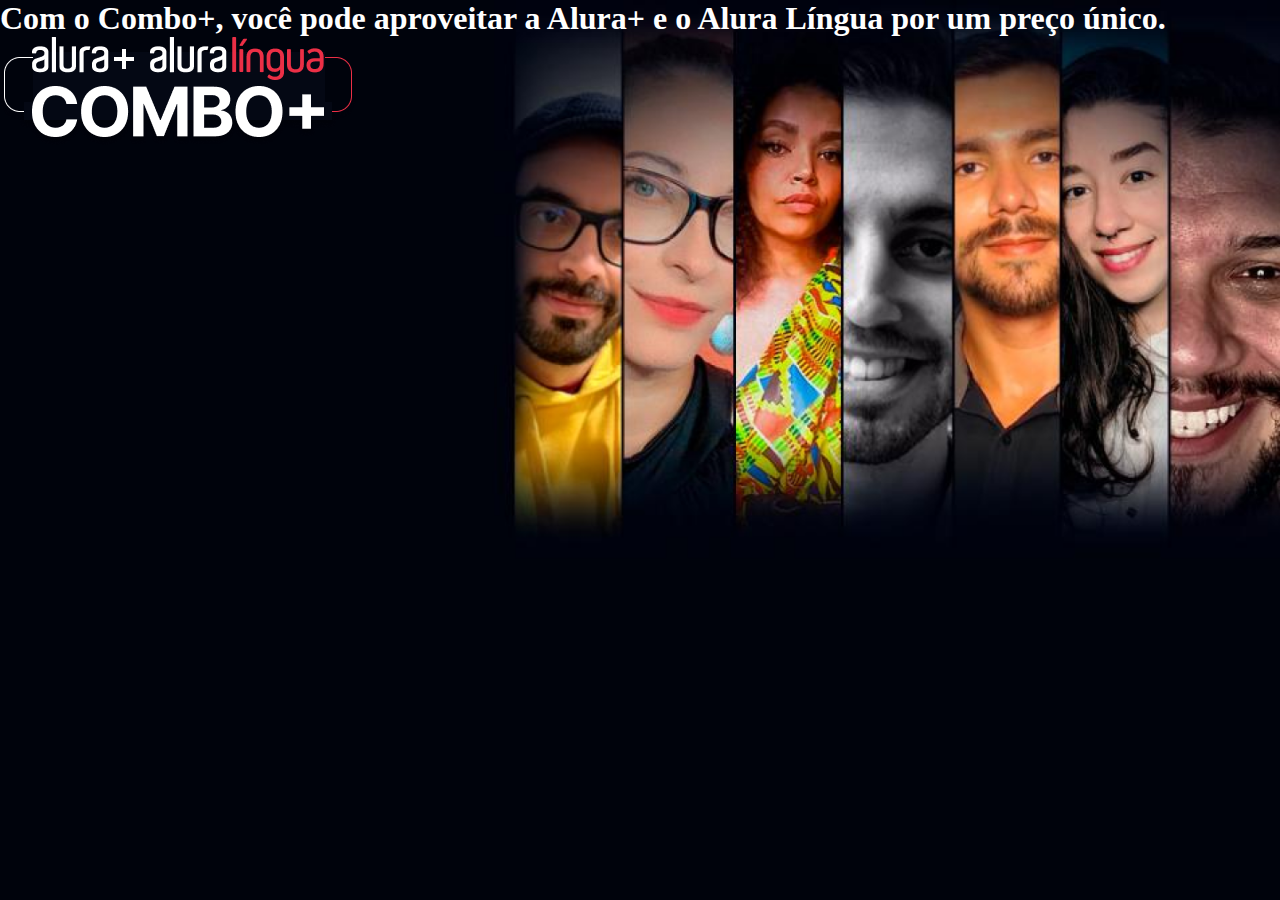
==== Alura_plus/index.html @ fa87f4dc "Iniciando curso de HTML_CSS" ====
<!DOCTYPE html>
<html lang="en">
<head>
    <meta charset="UTF-8">
    <meta name="viewport" content="width=, initial-scale=1.0">
    <title>Alura Plus</title>
    <link rel="stylesheet" href="./style.css">
</head>
<body>
    <section class="container principal" id="main">
    <h1>Com o Combo+, você pode aproveitar a Alura+ e o Alura Língua por um preço único.</h1>
    <img src="img/Combo.png" alt="O Combo+ é a junção do alura+ com o alura língua.">
    </section>
</body>
</html>
---- Alura_plus/style.css ----
:root{
    --branco-principal: #FFFFFF;
    --cinza-secundario: #C0C0C0;
    --botao-azul: #167BF7;
    --cor-fundo: #00030C;
}

body{
    background-color: var(--cor-fundo);
    color: var(--branco-principal);
}

* {
    margin: 0;
    padding: 0;
    box-sizing: border-box;
}

.principal{
    background-image: url("img/Background.png");
    background-repeat: no-repeat;
    background-size: contain;
}

.container{
    height: 100vh;
}
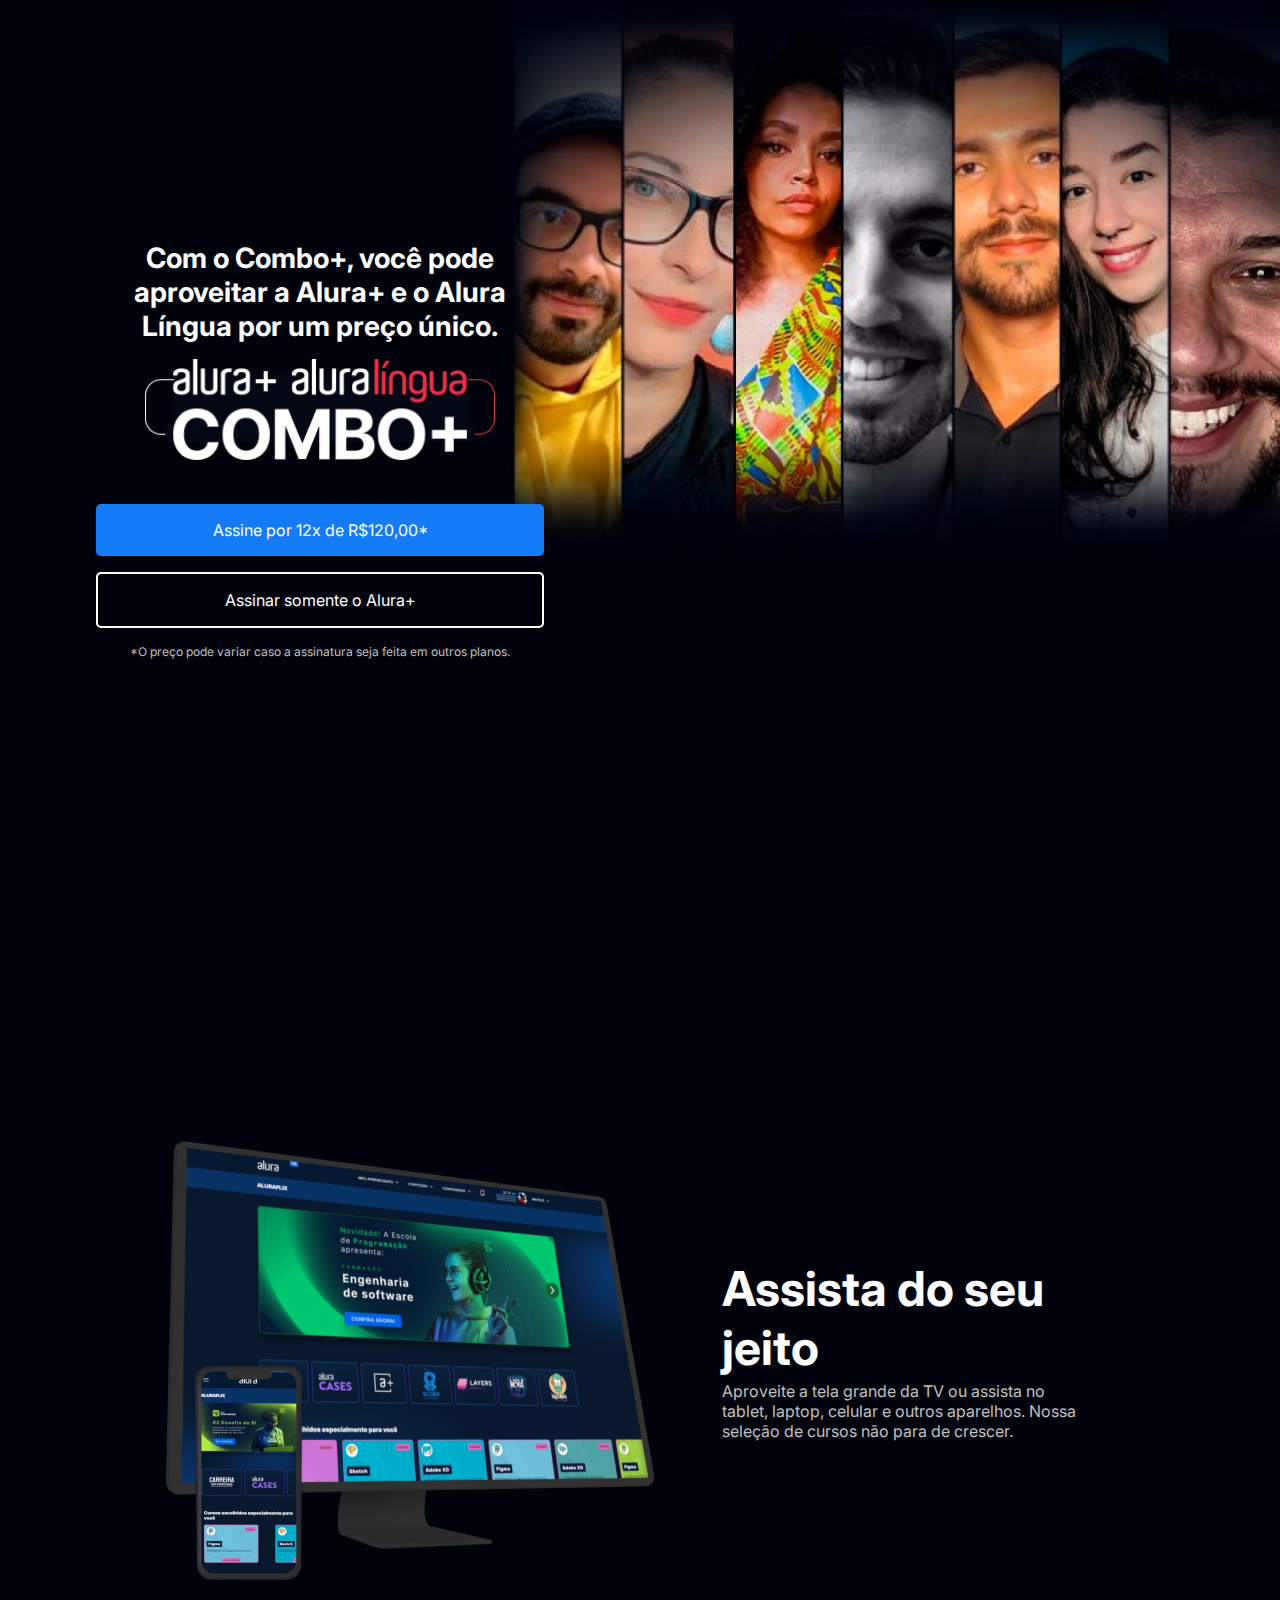
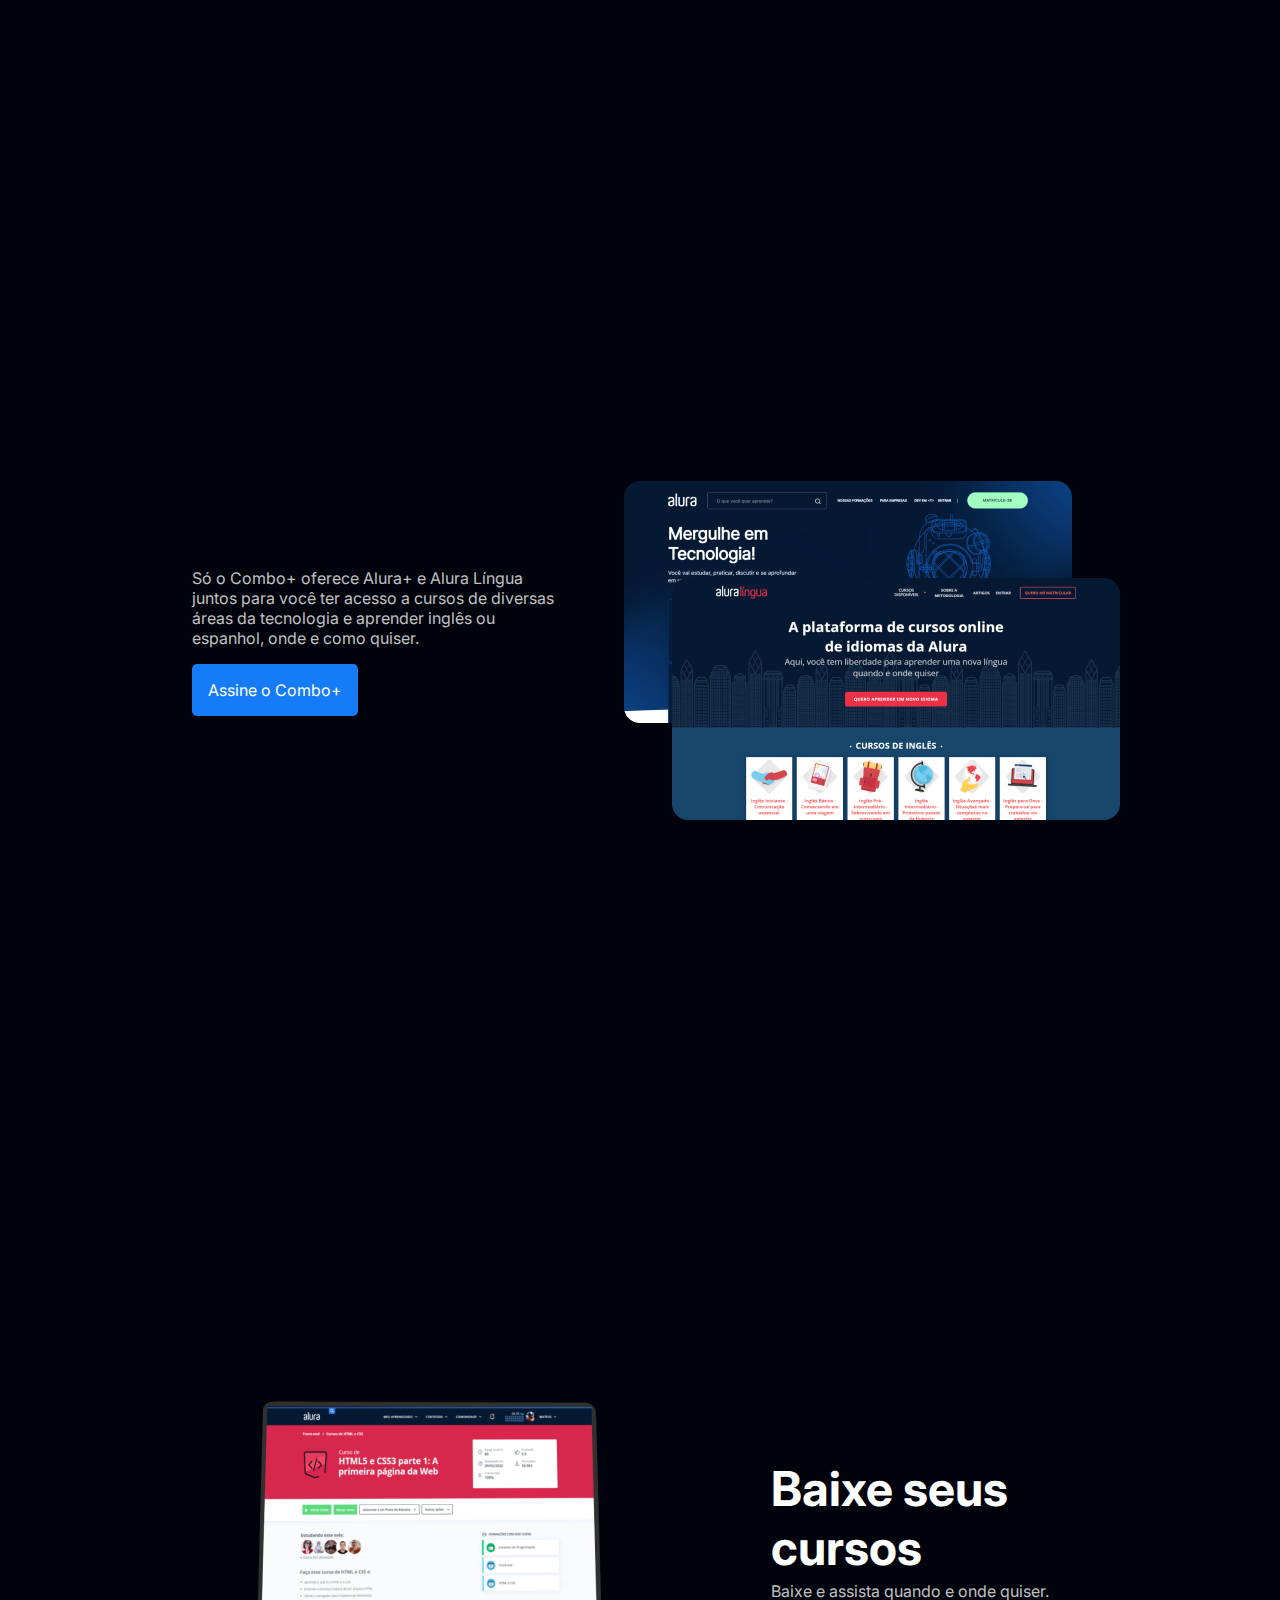
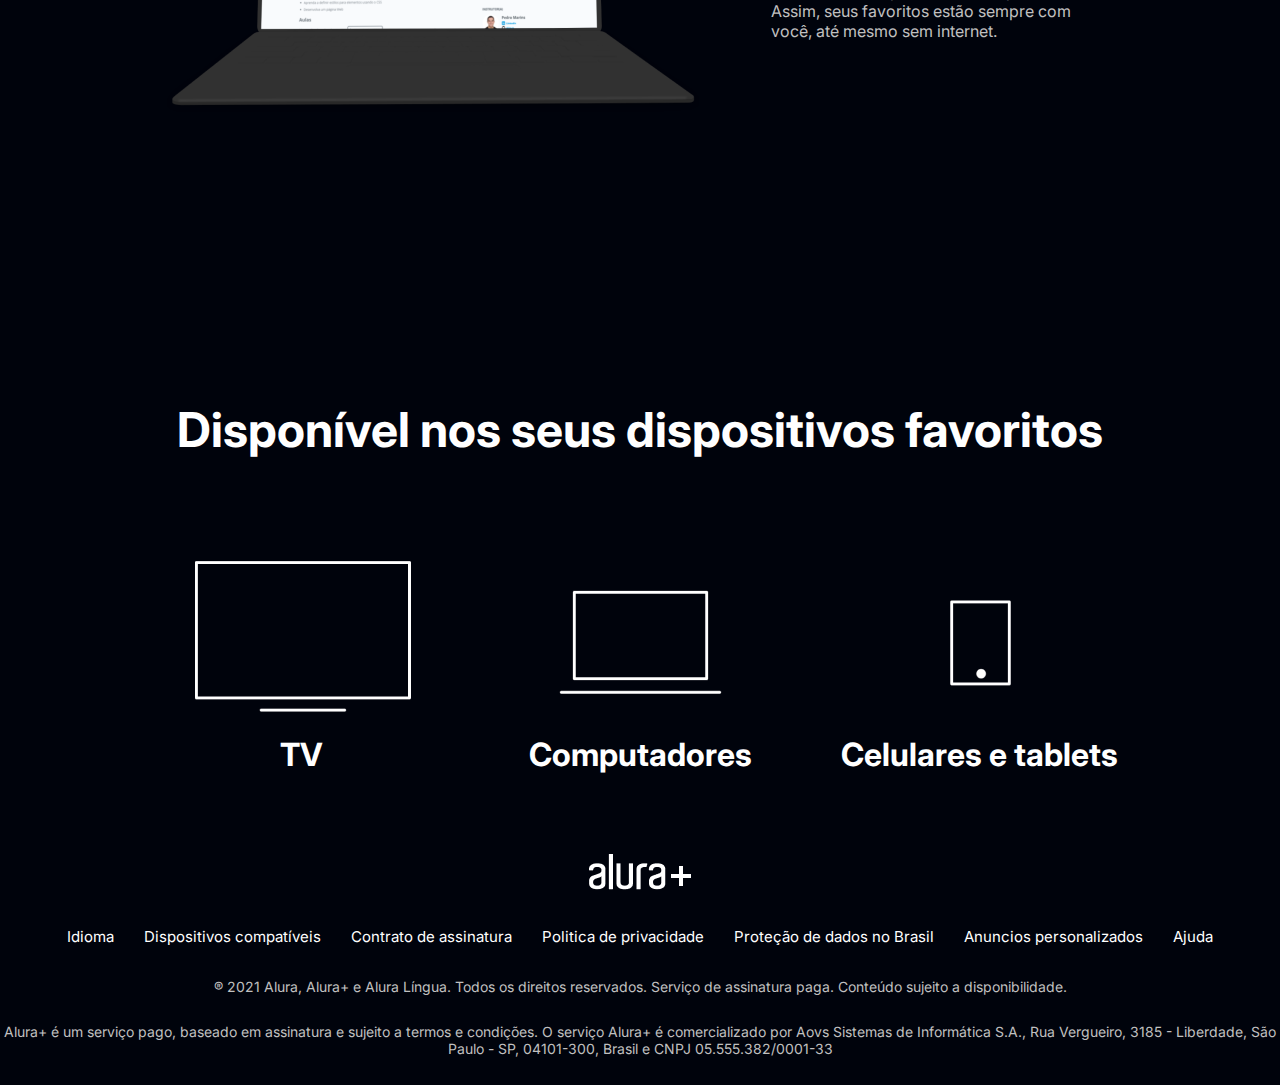
==== commit 46d2e364: "Finalizando site modelo da alura plus" ====
--- a/Alura_plus/index.html
+++ b/Alura_plus/index.html
@@ -5,11 +5,80 @@
     <meta name="viewport" content="width=, initial-scale=1.0">
     <title>Alura Plus</title>
     <link rel="stylesheet" href="./style.css">
+    <link rel="preconnect" href="https://fonts.googleapis.com">
+    <link rel="preconnect" href="https://fonts.gstatic.com" crossorigin>
+    <link href="https://fonts.googleapis.com/css2?family=Inter:ital,opsz,wght@0,14..32,100..900;1,14..32,100..900&display=swap" rel="stylesheet">
+
 </head>
 <body>
-    <section class="container principal" id="main">
-    <h1>Com o Combo+, você pode aproveitar a Alura+ e o Alura Língua por um preço único.</h1>
-    <img src="img/Combo.png" alt="O Combo+ é a junção do alura+ com o alura língua.">
+    <section class="container principal">
+        <div class="container__caixa">
+            <h1 class = "container__titulo">Com o Combo+, você pode aproveitar a Alura+ e o Alura Língua por um preço único.</h1>
+            <img src="img/Combo.png" alt="O Combo+ é a junção do alura+ com o alura língua." class="container__imagem">
+            <a href="http://www.alura.com.br" class = "container__botao">Assine por 12x de R$120,00*</a>
+        <a href="http://www.alura.com.br" class = "container__botao botao_secundario">Assinar somente o Alura+</a>  
+        <p class="container__aviso">*O preço pode variar caso a assinatura seja feita em outros planos.</p> 
+        </div>
     </section>
+
+    <section class="container secundario">
+        <img src="img/Plataformas.png" alt="Um monitor e um celular com a alura plus aberta" class="secundario__imagem">
+        <div class="container__descricao">
+            <h2 class="descricao__titulo">Assista do seu jeito</h2>
+            <p class="descricao__texto">Aproveite a tela grande da TV ou assista no tablet, laptop, celular e outros aparelhos. Nossa seleção de cursos não para de crescer.</p>
+        </div>
+    </section>
+
+    <section class="container secundario">
+        <div class="container__descricao">
+            <p class="descricao__texto">Só o Combo+ oferece Alura+ e Alura Língua juntos 
+                para você ter acesso a cursos de diversas áreas da tecnologia e aprender inglês ou espanhol, onde e como quiser.</p>
+            <a href="http://www.alura.com.br" class = "container__botao secundario__botao">Assine o Combo+</a>
+            </div>        
+            <img src="img/Telas.png" alt="Tela da alura plus e do alura lingua" class="secundario__imagem">
+    </section>
+
+    <section class="container secundario">
+        <img src="img/Notebook.png" alt="Um notebook com a alura plus aberta" class="secundario__imagem">
+        <div class="container__descricao">
+            <h2 class="descricao__titulo">Baixe seus cursos</h2>
+            <p class="descricao__texto">Baixe e assista quando e onde quiser. 
+                Assim, seus favoritos estão sempre com você, até mesmo sem internet.</p>
+        </div>
+    </section>
+
+    <section class="dispositivos">
+        <h2 class="dispositivos__titulo">Disponível nos seus dispositivos favoritos</h2>
+        <ul class="dispositivos__lista">
+            <li>
+                <img src="img/tv.png" alt="Ícone de uma TV">
+                <h3 class="lista__item">TV</h3>
+            </li>
+            <li>
+                <img src="img/computador.png" alt="Ícone de um Notebook">
+                <h3 class="lista__item">Computadores</h3>
+            </li>
+            <li>
+                <img src="img//celular.png" alt="Ícone de um celular">
+                <h3 class="lista__item">Celulares e tablets</h3>
+            </li>
+        </section>
+
+    <footer class="rodape">
+        <img src="img/Logo.png" alt="Logo da Alura" class="rodape__logo">
+        <ul class="rodape__lista">
+            <li class="lista__link"><a href="http://www.alura.com.br" class="rodape__item">Idioma</a></li>
+            <li class="lista__link"><a href="http://www.alura.com.br" class="rodape__item">Dispositivos compatíveis</a></li>
+            <li class="lista__link"><a href="http://www.alura.com.br" class="rodape__item">Contrato de assinatura</a></li>
+            <li class="lista__link"><a href="http://www.alura.com.br" class="rodape__item">Politica de privacidade</a></li>
+            <li class="lista__link"><a href="http://www.alura.com.br" class="rodape__item">Proteção de dados no Brasil</a></li>
+            <li class="lista__link"><a href="http://www.alura.com.br" class="rodape__item">Anuncios personalizados</a></li>
+            <li class="lista__link"><a href="http://www.alura.com.br" class="rodape__item">Ajuda</a></li>
+        </ul>
+        <p class="rodape__texto">® 2021 Alura, Alura+ e Alura Língua. Todos os direitos reservados. Serviço de assinatura paga. Conteúdo sujeito a disponibilidade.</p>
+        <p class="rodape__texto">Alura+ é um serviço pago, baseado em assinatura e sujeito a termos e condições. O serviço Alura+ é comercializado por Aovs Sistemas de Informática S.A., 
+            Rua Vergueiro, 3185 - Liberdade, São Paulo - SP, 04101-300, Brasil e CNPJ 05.555.382/0001-33</p>
+    </footer>
+
 </body>
 </html>--- a/Alura_plus/style.css
+++ b/Alura_plus/style.css
@@ -3,11 +3,16 @@
     --cinza-secundario: #C0C0C0;
     --botao-azul: #167BF7;
     --cor-fundo: #00030C;
+    --fonte-principal: 'Inter';
+    --botao-azul-efeito: rgb(124, 152, 238);
 }
 
 body{
     background-color: var(--cor-fundo);
     color: var(--branco-principal);
+    font-family: var(--fonte-principal);
+    font-size: 16px;
+    font-weight: 400;
 }
 
 * {
@@ -20,8 +25,136 @@
     background-image: url("img/Background.png");
     background-repeat: no-repeat;
     background-size: contain;
+    align-items: center;
+    text-align: center;
 }
 
 .container{
     height: 100vh;
+    display: grid;
+    grid-template-columns: 50%;
+}
+
+.container__botao{
+    background-color: var(--botao-azul);
+    color: var(--branco-principal);
+    border-radius: 5px;
+    padding: 1em;
+    display: block;
+    text-decoration: none;
+    margin-bottom: 1em;
+}
+
+.botao_secundario{
+    background-color: transparent;
+    border: 2px solid var(--branco-principal);
+}
+
+.container__aviso{
+    font-size: 12px;
+    color: var(--cinza-secundario);
+}
+
+.container__titulo{
+    font-size: 28px;
+    font-weight: 700;
+}
+
+.container__imagem{
+    margin: 1em 0 2em 0;
+}
+
+.container__caixa{
+    margin: 0 6em;
+}
+
+.container__imagem{
+    width: 80%;
+}
+
+.secundario {
+    display: grid;
+    grid-template-columns: 1fr 1fr;
+    gap: 2em;
+    align-items: center;
+    margin: 0 10em;
+}
+
+.descricao__titulo{
+    font-weight: 700;
+    font-size: 48px;
+    color: var(--branco-principal);
+    margin-bottom: 0.1em;
+}
+
+.descricao__texto{
+    color: var(--cinza-secundario);
+}
+
+.secundario__botao{
+    display: inline-block;
+    margin-top: 1em;
+}
+
+.container__descricao{
+    padding: 2em;
+}
+
+.dispositivos__lista{
+    display: flex;
+    justify-content: center;
+    list-style: none;
+    margin: 5em 0;
+}
+
+.dispositivos{
+    text-align: center;
+}
+
+.dispositivos__titulo{
+    font-size: 48px;
+    color: var(--branco-principal);
+}
+
+.lista__item{
+    font-size: 32px;
+    color: var(--branco-principal);
+}
+
+.lista__link a{
+    font-size: 15px;
+    color: var(--branco-principal);
+    padding: 1em;
+    text-decoration: none;
+}
+
+.rodape__lista{
+    display: flex;
+    justify-content: center;
+    list-style: none;
+    margin: 2em 0;
+}
+
+.rodape{
+    text-align: center;
+
+}
+
+.rodape__texto{
+    margin: 2em 0;
+    font-size: 14px;
+    color: var(--cinza-secundario);
+}
+
+.lista__link a:hover{
+    color: var(--botao-azul);
+}
+
+.lista__link a:active{
+    color: violet;
+}
+
+.container__botao:hover{
+    background-color: var(--botao-azul-efeito);
+    color: var(--cor-fundo);
 }